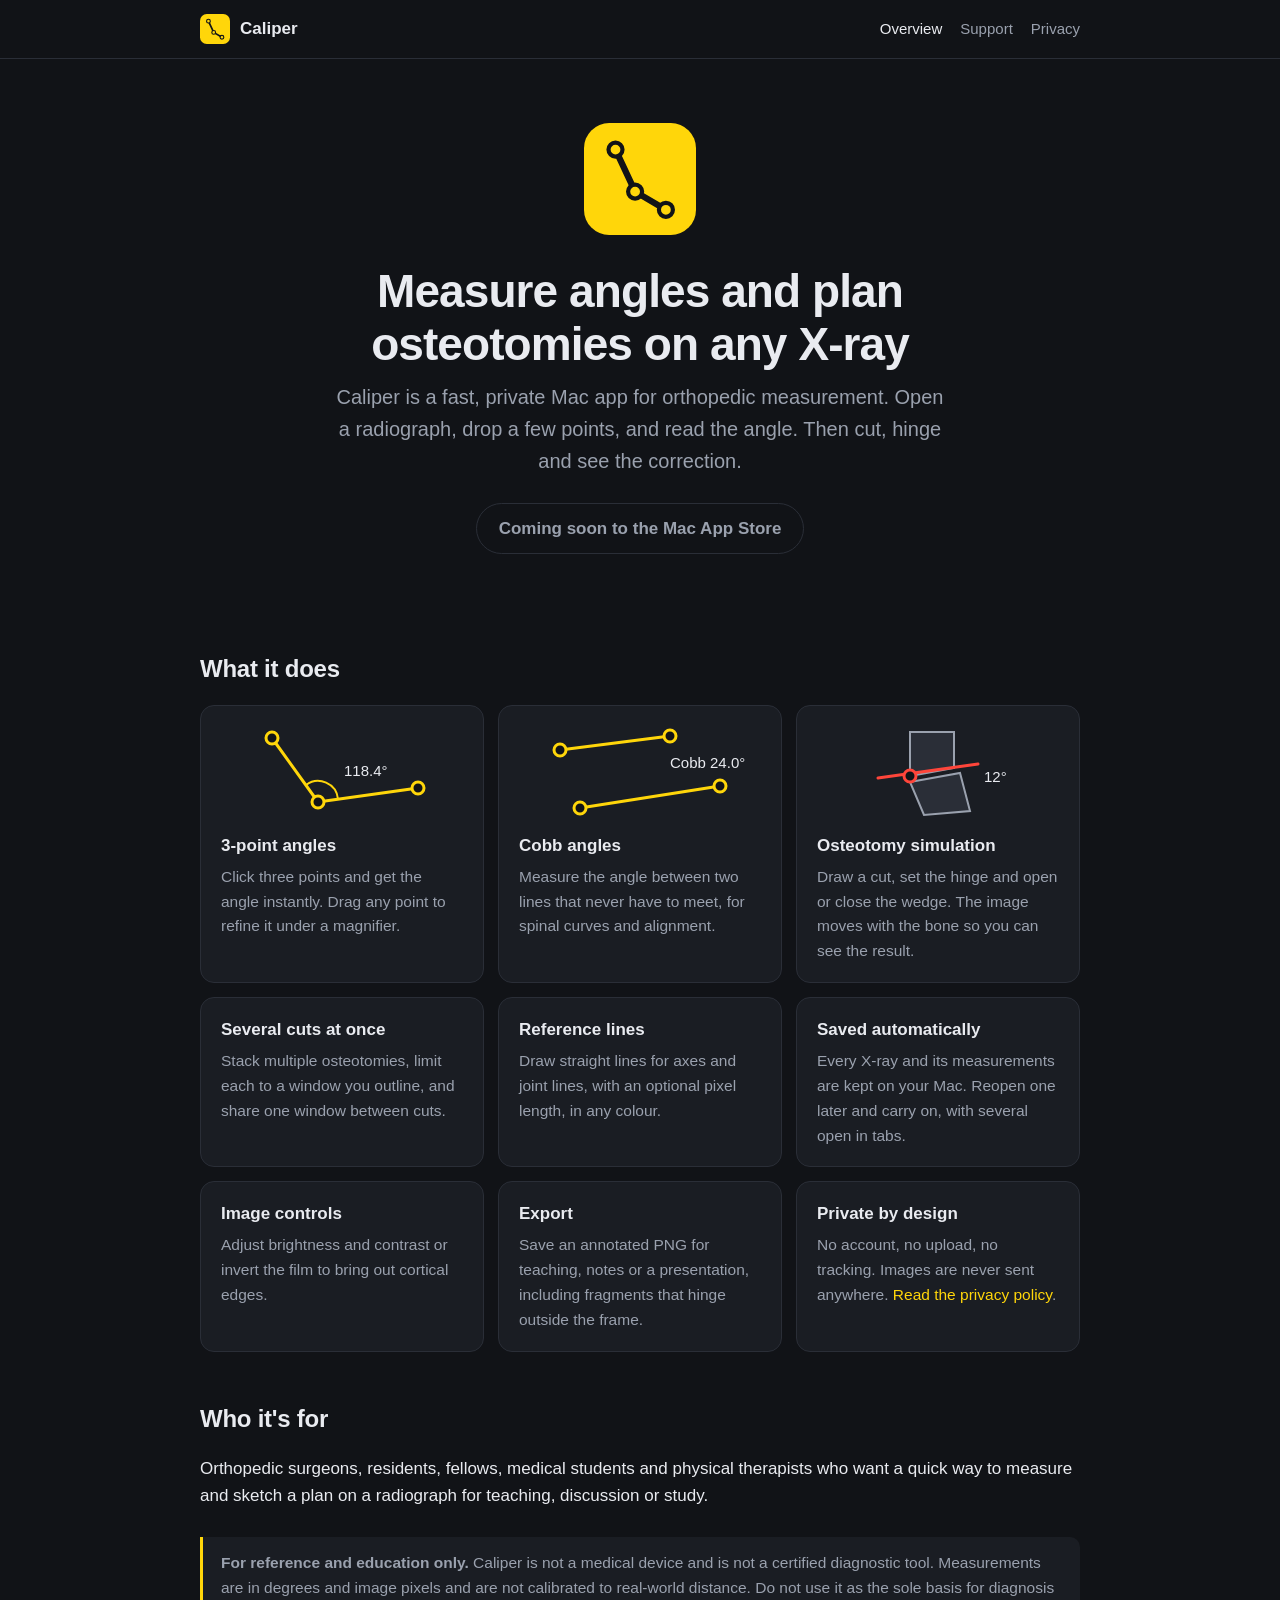
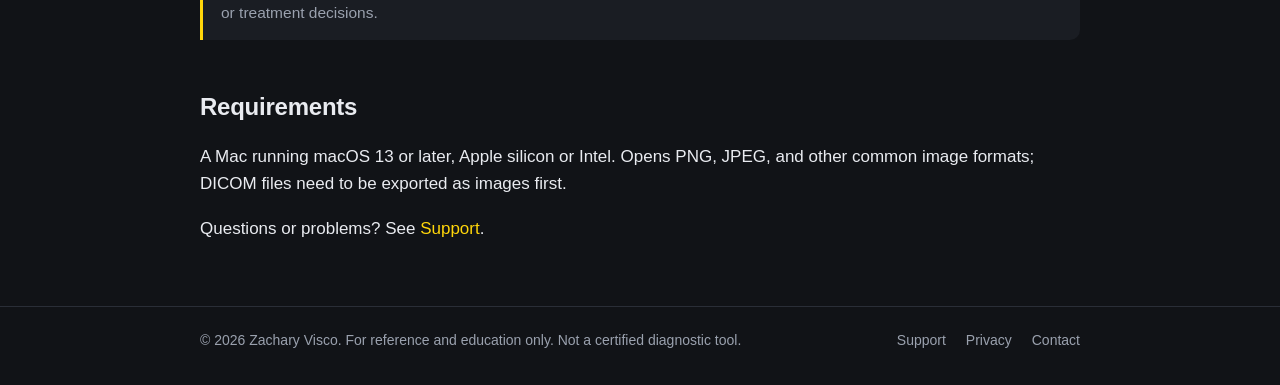
==== index.html @ dd3da5a0 "Caliper marketing, support and privacy pages Co-Authored-By: Claude Opus 5.5 <noreply@anthropic.com>" ====
<!doctype html>
<html lang="en">
<head>
<meta charset="utf-8">
<meta name="viewport" content="width=device-width, initial-scale=1">
<title>Caliper: Orthopedic Planning for Mac</title>
<meta name="description" content="Measure angles on X-rays and plan osteotomies on your Mac. Cobb and 3-point angles, reference lines, and hinge-open osteotomy simulation. Images never leave your computer.">
<meta name="theme-color" content="#111317">
<link rel="icon" href="icon.svg" type="image/svg+xml">
<link rel="stylesheet" href="site.css">
</head>
<body>
<header class="top"><div class="wrap">
  <a class="brand" href="./"><img src="icon.svg" alt="">Caliper</a>
  <nav><a href="./" class="here">Overview</a><a href="support.html">Support</a><a href="privacy.html">Privacy</a></nav>
</div></header>
<main class="wrap">
  <section class="hero">
    <img src="icon.svg" alt="Caliper app icon">
    <h1>Measure angles and plan osteotomies on any X-ray</h1>
    <p class="lede">Caliper is a fast, private Mac app for orthopedic measurement. Open a radiograph, drop a few points, and read the angle. Then cut, hinge and see the correction.</p>
    <span class="pill soon">Coming soon to the Mac App Store</span>
  </section>

  <h2>What it does</h2>
  <div class="grid">
    <div class="card">
      <svg viewBox="0 0 240 96" aria-hidden="true"><path d="M50 14 L96 78 L196 64" fill="none" stroke="#ffd60a" stroke-width="3" stroke-linecap="round" stroke-linejoin="round"/><path d="M84 61 A20 20 0 0 1 116 75" fill="none" stroke="#ffd60a" stroke-width="2"/><g fill="#111317" stroke="#ffd60a" stroke-width="3"><circle cx="50" cy="14" r="6"/><circle cx="96" cy="78" r="6"/><circle cx="196" cy="64" r="6"/></g><text x="122" y="52" fill="#e9ebf0" font-size="15" font-family="-apple-system,Helvetica,Arial">118.4°</text></svg>
      <h3>3-point angles</h3>
      <p>Click three points and get the angle instantly. Drag any point to refine it under a magnifier.</p>
    </div>
    <div class="card">
      <svg viewBox="0 0 240 96" aria-hidden="true"><g stroke="#ffd60a" stroke-width="3" stroke-linecap="round"><path d="M40 26 L150 12"/><path d="M60 84 L200 62"/></g><g fill="#111317" stroke="#ffd60a" stroke-width="3"><circle cx="40" cy="26" r="6"/><circle cx="150" cy="12" r="6"/><circle cx="60" cy="84" r="6"/><circle cx="200" cy="62" r="6"/></g><text x="150" y="44" fill="#e9ebf0" font-size="15" font-family="-apple-system,Helvetica,Arial">Cobb 24.0°</text></svg>
      <h3>Cobb angles</h3>
      <p>Measure the angle between two lines that never have to meet, for spinal curves and alignment.</p>
    </div>
    <div class="card">
      <svg viewBox="0 0 240 96" aria-hidden="true"><path d="M92 8 h44 v36 l-44 8z" fill="#2a2e37" stroke="#9aa1ae" stroke-width="2"/><path d="M92 58 l50 -9 l10 38 l-46 4z" fill="#2a2e37" stroke="#9aa1ae" stroke-width="2"/><path d="M60 54 L160 40" stroke="#ff453a" stroke-width="3" stroke-linecap="round"/><circle cx="92" cy="52" r="6" fill="#111317" stroke="#ff453a" stroke-width="3"/><text x="166" y="58" fill="#e9ebf0" font-size="15" font-family="-apple-system,Helvetica,Arial">12°</text></svg>
      <h3>Osteotomy simulation</h3>
      <p>Draw a cut, set the hinge and open or close the wedge. The image moves with the bone so you can see the result.</p>
    </div>
    <div class="card">
      <h3>Several cuts at once</h3>
      <p>Stack multiple osteotomies, limit each to a window you outline, and share one window between cuts.</p>
    </div>
    <div class="card">
      <h3>Reference lines</h3>
      <p>Draw straight lines for axes and joint lines, with an optional pixel length, in any colour.</p>
    </div>
    <div class="card">
      <h3>Saved automatically</h3>
      <p>Every X-ray and its measurements are kept on your Mac. Reopen one later and carry on, with several open in tabs.</p>
    </div>
    <div class="card">
      <h3>Image controls</h3>
      <p>Adjust brightness and contrast or invert the film to bring out cortical edges.</p>
    </div>
    <div class="card">
      <h3>Export</h3>
      <p>Save an annotated PNG for teaching, notes or a presentation, including fragments that hinge outside the frame.</p>
    </div>
    <div class="card">
      <h3>Private by design</h3>
      <p>No account, no upload, no tracking. Images are never sent anywhere. <a href="privacy.html">Read the privacy policy</a>.</p>
    </div>
  </div>

  <h2>Who it's for</h2>
  <p>Orthopedic surgeons, residents, fellows, medical students and physical therapists who want a quick way to measure and sketch a plan on a radiograph for teaching, discussion or study.</p>

  <p class="note"><strong>For reference and education only.</strong> Caliper is not a medical device and is not a certified diagnostic tool. Measurements are in degrees and image pixels and are not calibrated to real-world distance. Do not use it as the sole basis for diagnosis or treatment decisions.</p>

  <h2>Requirements</h2>
  <p>A Mac running macOS 13 or later, Apple silicon or Intel. Opens PNG, JPEG, and other common image formats; DICOM files need to be exported as images first.</p>

  <p>Questions or problems? See <a href="support.html">Support</a>.</p>
</main>
<footer><div class="wrap">
  <span>© 2026 Zachary Visco. For reference and education only. Not a certified diagnostic tool.</span>
  <a href="support.html">Support</a><a href="privacy.html">Privacy</a><a href="mailto:zviscodev@gmail.com">Contact</a>
</div></footer>
</body>
</html>
---- site.css ----
:root {
  --bg: #111317; --panel: #1a1d23; --line: #2a2e37; --text: #e9ebf0; --dim: #9aa1ae; --accent: #ffd60a;
}
* { box-sizing: border-box; }
html { -webkit-text-size-adjust: 100%; }
body {
  margin: 0; background: var(--bg); color: var(--text);
  font: 17px/1.6 -apple-system, BlinkMacSystemFont, "Segoe UI", Roboto, Helvetica, Arial, sans-serif;
}
a { color: var(--accent); text-decoration: none; }
a:hover { text-decoration: underline; }
.wrap { max-width: 920px; margin: 0 auto; padding: 0 20px; }
header.top { border-bottom: 1px solid var(--line); }
header.top .wrap { display: flex; align-items: center; gap: 12px; padding-top: 14px; padding-bottom: 14px; flex-wrap: wrap; }
.brand { display: flex; align-items: center; gap: 10px; color: var(--text); font-weight: 600; margin-right: auto; }
.brand img { width: 30px; height: 30px; }
nav a { color: var(--dim); margin-left: 18px; font-size: 15px; }
nav a.here, nav a:hover { color: var(--text); text-decoration: none; }
.hero { text-align: center; padding: 64px 0 48px; }
.hero img { width: 112px; height: 112px; }
h1 { font-size: clamp(30px, 6vw, 46px); line-height: 1.15; margin: 22px 0 10px; letter-spacing: -0.02em; text-wrap: balance; }
.lede { color: var(--dim); font-size: clamp(17px, 2.6vw, 20px); max-width: 620px; margin: 0 auto 26px; text-wrap: pretty; }
.pill {
  display: inline-block; background: var(--accent); color: #111317; font-weight: 600;
  padding: 11px 22px; border-radius: 999px;
}
.pill:hover { text-decoration: none; filter: brightness(1.06); }
.pill.soon { background: none; color: var(--dim); border: 1px solid var(--line); }
h2 { font-size: 24px; margin: 48px 0 16px; letter-spacing: -0.01em; }
h3 { font-size: 17px; margin: 0 0 6px; }
.grid { display: grid; grid-template-columns: repeat(auto-fit, minmax(250px, 1fr)); gap: 14px; }
.card { background: var(--panel); border: 1px solid var(--line); border-radius: 14px; padding: 18px 20px; }
.card p { margin: 0; color: var(--dim); font-size: 15.5px; }
.card svg { width: 100%; height: 96px; margin-bottom: 12px; display: block; }
.note {
  border-left: 3px solid var(--accent); background: var(--panel); padding: 14px 18px;
  border-radius: 0 10px 10px 0; color: var(--dim); font-size: 15.5px; margin: 28px 0;
}
.doc { padding: 40px 0 20px; max-width: 720px; }
.doc h1 { font-size: 34px; margin-top: 0; }
.doc h2 { font-size: 20px; margin: 34px 0 8px; }
.doc p, .doc li { color: #cfd3db; }
.doc .date { color: var(--dim); font-size: 15px; }
details { border-bottom: 1px solid var(--line); padding: 14px 0; }
summary { cursor: pointer; font-weight: 600; }
details p { margin: 10px 0 0; color: #cfd3db; }
kbd {
  font: 13px ui-monospace, SFMono-Regular, Menlo, monospace; background: var(--panel);
  border: 1px solid var(--line); border-radius: 5px; padding: 1px 6px;
}
footer { border-top: 1px solid var(--line); margin-top: 64px; color: var(--dim); font-size: 14px; }
footer .wrap { padding-top: 22px; padding-bottom: 34px; display: flex; gap: 8px 20px; flex-wrap: wrap; }
footer span { margin-right: auto; }
footer a { color: var(--dim); }
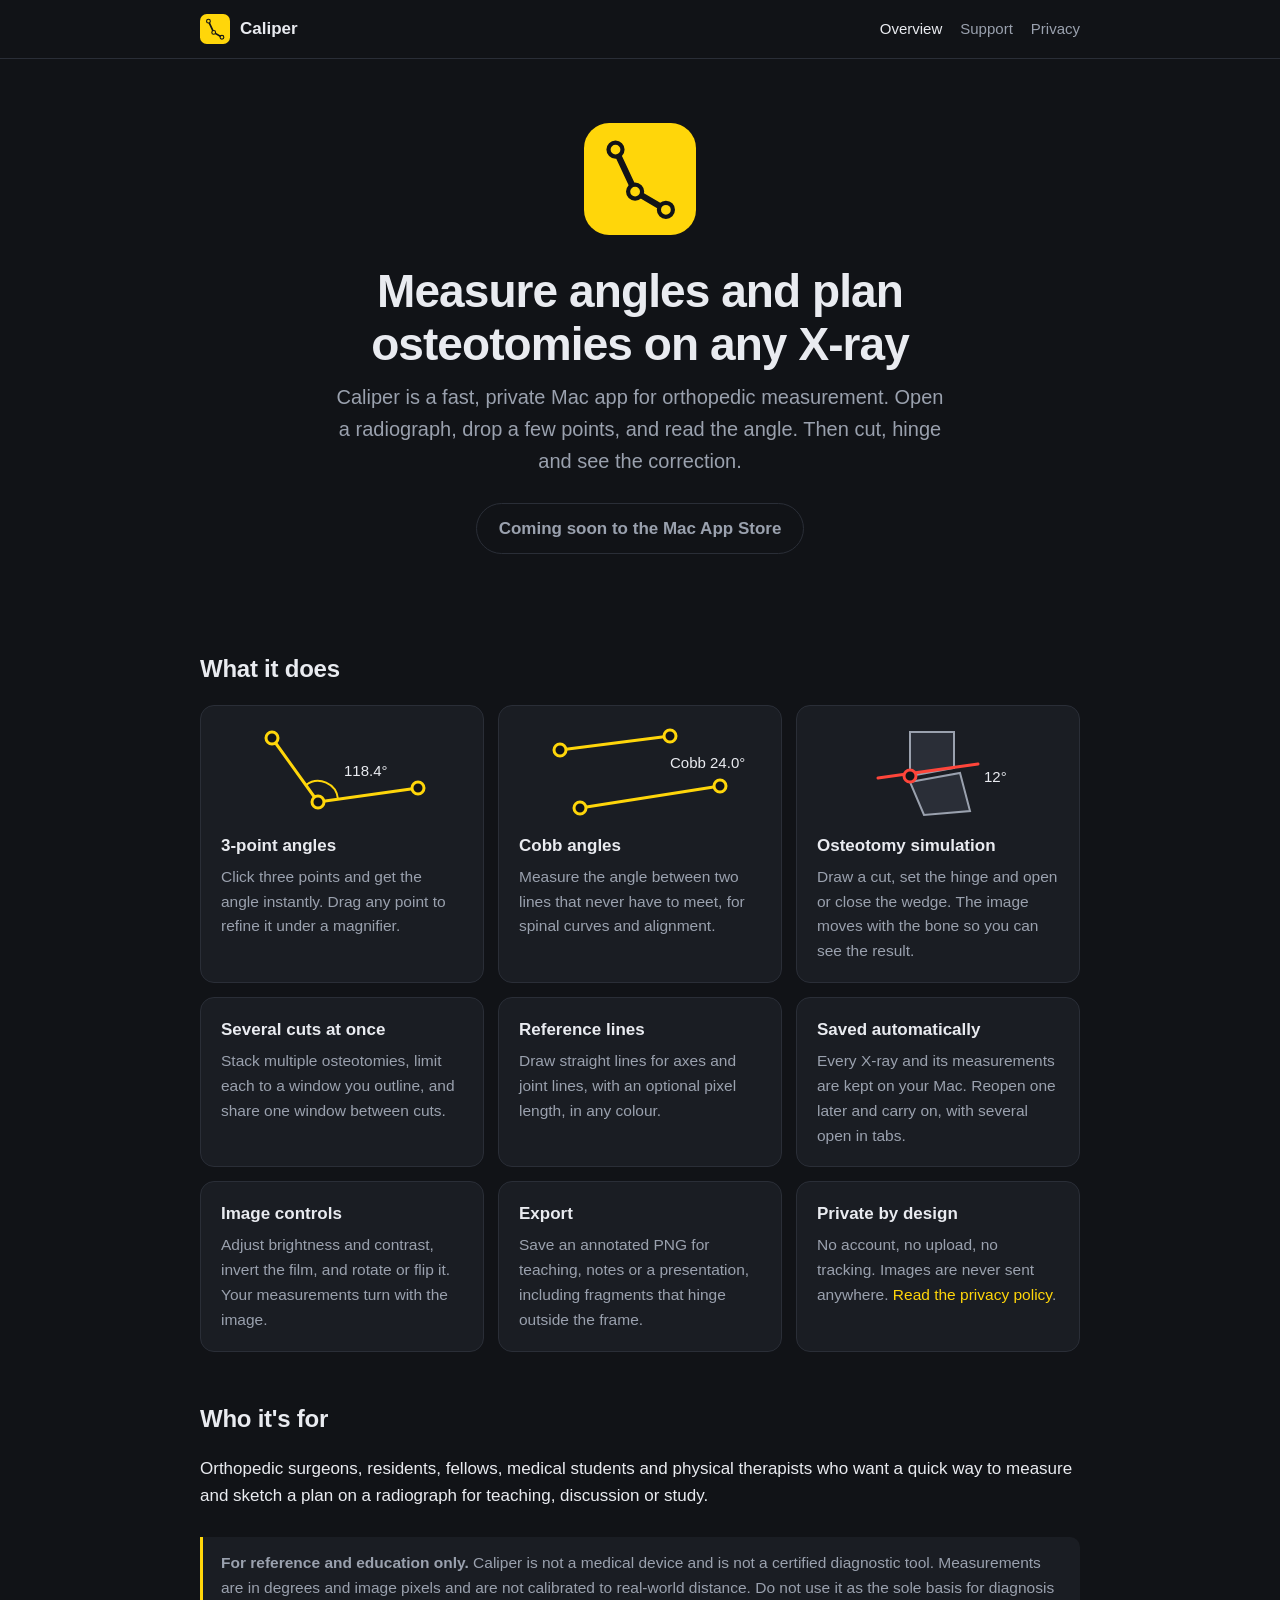
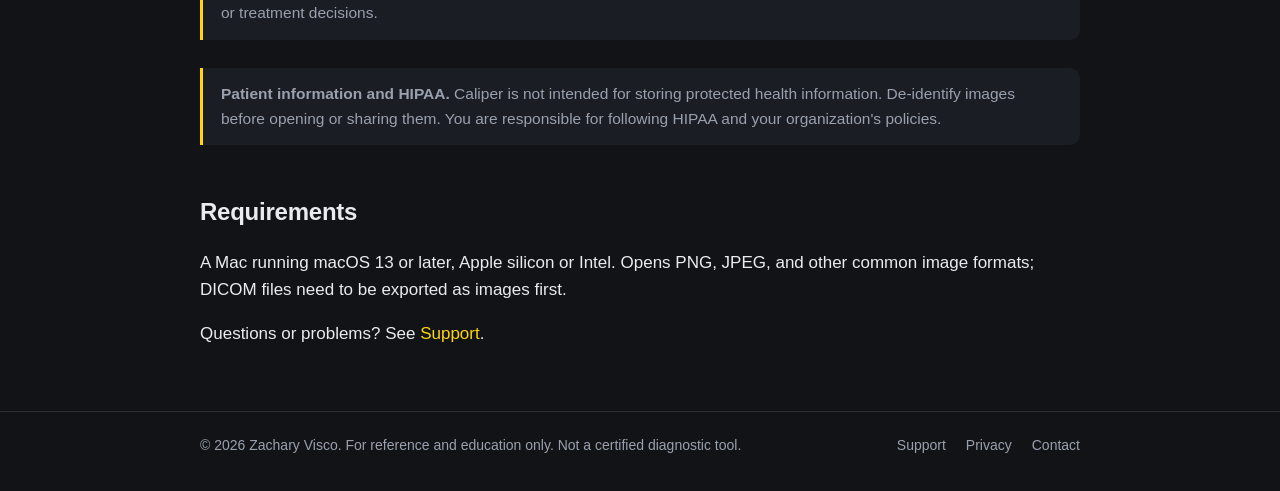
==== commit 97fd5dd4: "Flip/rotate and HIPAA notes Co-Authored-By: Claude Opus 5.5 <noreply@anthropic.com>" ====
--- a/index.html
+++ b/index.html
@@ -53,7 +53,7 @@
     </div>
     <div class="card">
       <h3>Image controls</h3>
-      <p>Adjust brightness and contrast or invert the film to bring out cortical edges.</p>
+      <p>Adjust brightness and contrast, invert the film, and rotate or flip it. Your measurements turn with the image.</p>
     </div>
     <div class="card">
       <h3>Export</h3>
@@ -70,6 +70,8 @@
 
   <p class="note"><strong>For reference and education only.</strong> Caliper is not a medical device and is not a certified diagnostic tool. Measurements are in degrees and image pixels and are not calibrated to real-world distance. Do not use it as the sole basis for diagnosis or treatment decisions.</p>
 
+  <p class="note"><strong>Patient information and HIPAA.</strong> Caliper is not intended for storing protected health information. De-identify images before opening or sharing them. You are responsible for following HIPAA and your organization's policies.</p>
+
   <h2>Requirements</h2>
   <p>A Mac running macOS 13 or later, Apple silicon or Intel. Opens PNG, JPEG, and other common image formats; DICOM files need to be exported as images first.</p>
 
